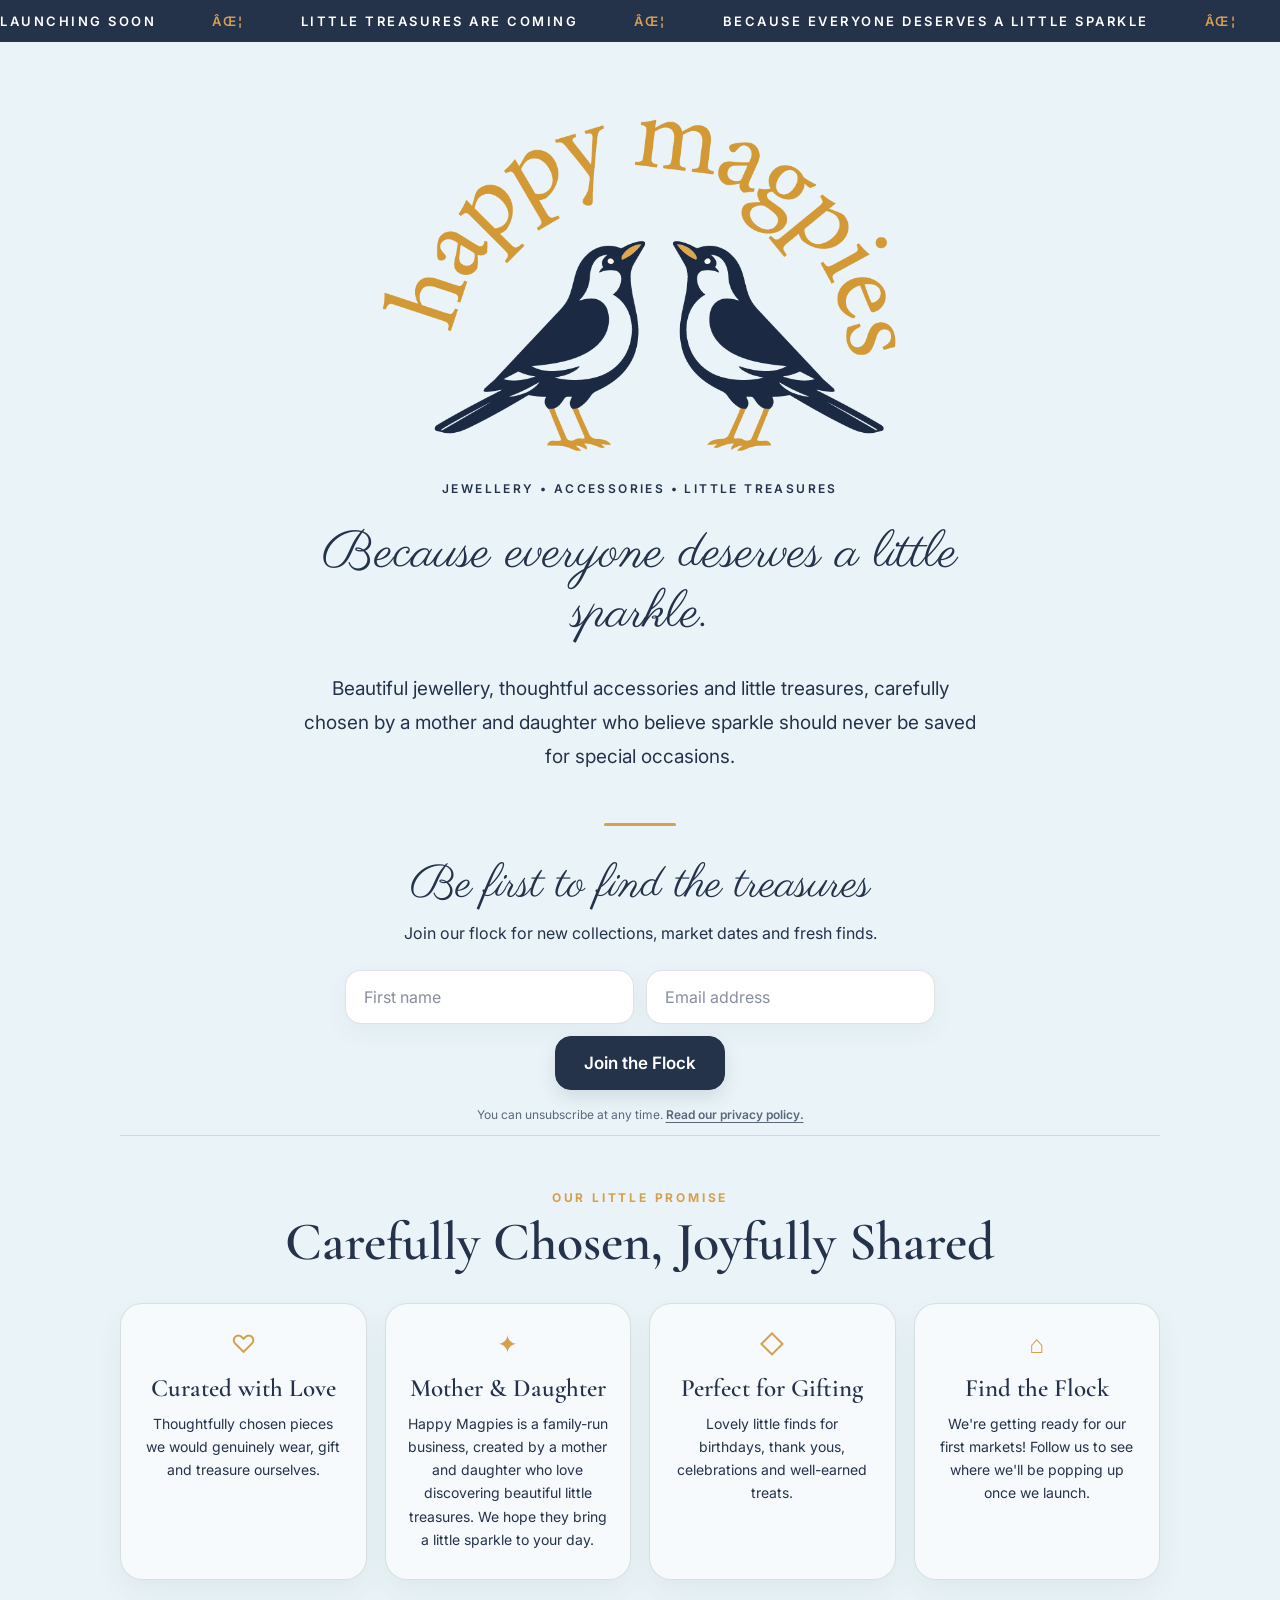
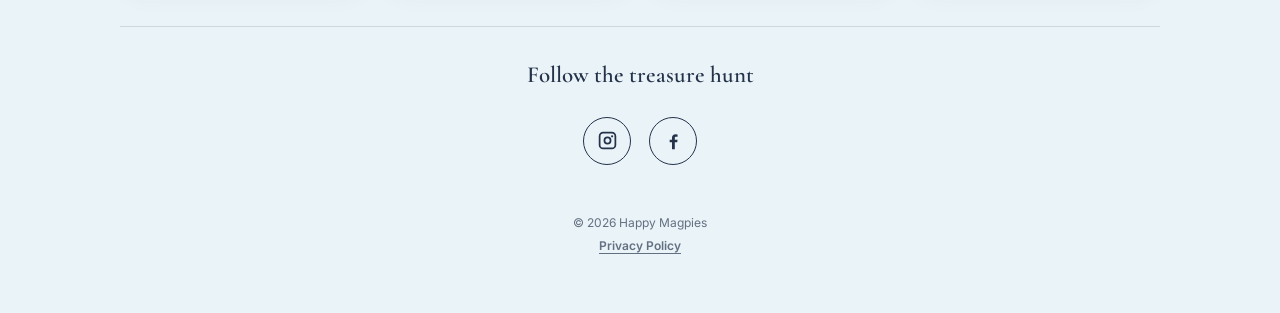
==== index.html @ 85ebd11a "Update index.html" ====
<!DOCTYPE html>
<html lang="en">
<head>
  <meta charset="UTF-8">

  <meta
    name="viewport"
    content="width=device-width, initial-scale=1.0"
  >

  <meta
    name="description"
    content="Happy Magpies offers beautiful jewellery, thoughtful accessories and little treasures, carefully chosen by a mother and daughter."
  >

  <meta name="theme-color" content="#EAF4F8">

  <title>Happy Magpies | Jewellery, Accessories & Little Treasures</title>

  <link rel="preconnect" href="https://fonts.googleapis.com">
  <link
    rel="preconnect"
    href="https://fonts.gstatic.com"
    crossorigin
  >

  <link
    href="https://fonts.googleapis.com/css2?family=Cormorant+Garamond:wght@500;600;700&family=Inter:wght@300;400;500;600&family=Parisienne&display=swap"
    rel="stylesheet"
  >

  <link rel="stylesheet" href="/styles.css?v=6">
  <link rel="icon" type="image/png" href="/favicon.png">

  <style>
    .brand-description {
      margin: 0 0 28px;
      font-size: 12px;
      font-weight: 600;
      letter-spacing: 2.4px;
      text-transform: uppercase;
    }

    .hero-divider {
      width: 72px;
      height: 3px;
      margin: 6px auto 34px;
      border: 0;
      border-radius: 999px;
      background: #D5A04E;
    }

    .promise-section {
      width: 100%;
      max-width: 1040px;
      margin: 10px auto 12px;
      padding: 54px 0 16px;
      border-top: 1px solid rgba(36, 50, 74, 0.14);
    }

    .promise-eyebrow {
      margin-bottom: 10px;
      color: #D5A04E;
      font-size: 12px;
      font-weight: 700;
      letter-spacing: 2.8px;
      text-transform: uppercase;
    }

    .promise-title {
      margin-bottom: 34px;
      font-family: "Cormorant Garamond", serif;
      font-size: clamp(38px, 5vw, 54px);
      font-weight: 600;
      line-height: 1;
    }

    .promise-grid {
      display: grid;
      grid-template-columns: repeat(4, minmax(0, 1fr));
      gap: 18px;
    }

    .promise-card {
      min-height: 190px;
      padding: 28px 22px;
      border: 1px solid rgba(36, 50, 74, 0.14);
      border-radius: 22px;
      background: rgba(255, 255, 255, 0.56);
      box-shadow: 0 12px 28px rgba(36, 50, 74, 0.06);
    }

    .promise-icon {
      display: block;
      margin-bottom: 18px;
      color: #D5A04E;
      font-size: 25px;
      line-height: 1;
    }

    .promise-card h3 {
      margin-bottom: 10px;
      font-family: "Cormorant Garamond", serif;
      font-size: 25px;
      font-weight: 600;
      line-height: 1.1;
    }

    .promise-card p {
      font-size: 14px;
      line-height: 1.65;
    }

    .site-footer {
      width: 100%;
      max-width: 1040px;
      margin: 18px auto 0;
      padding: 34px 0 0;
      border-top: 1px solid rgba(36, 50, 74, 0.14);
      text-align: center;
    }

    .footer-copy {
      margin-bottom: 12px;
      font-family: "Cormorant Garamond", serif;
      font-size: 23px;
      font-weight: 600;
    }

    .footer-small {
      margin-bottom: 4px;
      font-size: 12px;
      line-height: 1.6;
      opacity: 0.68;
    }

    .footer-small a {
      color: inherit;
      font-weight: 600;
      text-underline-offset: 3px;
    }

    @media (max-width: 850px) {
      .promise-grid {
        grid-template-columns: repeat(2, minmax(0, 1fr));
      }
    }

    @media (max-width: 560px) {
      .brand-description {
        font-size: 11px;
        letter-spacing: 1.8px;
      }

      .promise-section {
        padding-top: 42px;
      }

      .promise-grid {
        grid-template-columns: 1fr;
      }

      .promise-card {
        min-height: auto;
      }
    }
  </style>
</head>

<body>

  <div
    class="launch-bar"
    aria-label="Happy Magpies launching soon"
  >
    <div class="launch-track">
      <span>Launching Soon</span>
      <span>Little treasures are coming</span>
      <span>Because everyone deserves a little sparkle</span>
      <span>Launching Soon</span>
      <span>Little treasures are coming</span>
      <span>Because everyone deserves a little sparkle</span>
    </div>
  </div>

  <main>

    <section class="hero">

      <img
        src="/images/happy-magpies-logo.png"
        alt="Happy Magpies"
        class="hero-logo"
      >

      <p class="brand-description">
        Jewellery • Accessories • Little Treasures
      </p>

      <h2>
        Because everyone deserves a little sparkle.
      </h2>

      <p class="intro">
        Beautiful jewellery, thoughtful accessories and little treasures,
        carefully chosen by a mother and daughter who believe sparkle
        should never be saved for special occasions.
      </p>

      <hr class="hero-divider">

      <div class="signup-copy">

        <h3>
          Be first to find the treasures
        </h3>

        <p>
          Join our flock for new collections, market dates and fresh finds.
        </p>

      </div>

      <form
        action="https://happymagpies.us13.list-manage.com/subscribe/post?u=5a8e8b7b3d210879e3c1c4d0c&amp;id=22bb877631&amp;f_id=00db06e9f0"
        method="post"
        class="signup-form"
        target="mailchimp-frame"
        onsubmit="showSignupMessage()"
      >

        <input
          type="text"
          name="FNAME"
          placeholder="First name"
          aria-label="First name"
          autocomplete="given-name"
          class="signup-input"
        >

        <input
          type="email"
          name="EMAIL"
          placeholder="Email address"
          aria-label="Email address"
          autocomplete="email"
          class="signup-input"
          required
        >

        <div
          aria-hidden="true"
          style="position: absolute; left: -5000px;"
        >
          <input
            type="text"
            name="b_5a8e8b7b3d210879e3c1c4d0c_22bb877631"
            tabindex="-1"
            value=""
          >
        </div>

        <button
          type="submit"
          class="signup-button"
        >
          Join the Flock
        </button>

        <p
          id="signup-message"
          class="signup-message"
          aria-live="polite"
        >
          You’re in the flock ✨
        </p>

      </form>

      <p class="privacy-note">
        You can unsubscribe at any time.
        <a href="/privacy.html">
          Read our privacy policy.
        </a>
      </p>

      <iframe
        name="mailchimp-frame"
        class="mailchimp-frame"
        title="Mailchimp signup response"
      ></iframe>

      <section
        class="promise-section"
        aria-labelledby="promise-title"
      >

        <p class="promise-eyebrow">
          Our little promise
        </p>

        <h3
          id="promise-title"
          class="promise-title"
        >
          Carefully Chosen, Joyfully Shared
        </h3>

        <div class="promise-grid">

          <article class="promise-card">
            <span class="promise-icon" aria-hidden="true">♡</span>
            <h3>Curated with Love</h3>
            <p>
              Thoughtfully chosen pieces we would genuinely wear,
              gift and treasure ourselves.
            </p>
          </article>

          <article class="promise-card">
            <span class="promise-icon" aria-hidden="true">✦</span>
            <h3>Mother &amp; Daughter</h3>
            <p>
              Happy Magpies is a family-run business, created by a mother and daughter who love discovering beautiful little treasures. We hope they bring a little sparkle to your day.
            </p>
          </article>

          <article class="promise-card">
            <span class="promise-icon" aria-hidden="true">◇</span>
            <h3>Perfect for Gifting</h3>
            <p>
              Lovely little finds for birthdays, thank yous,
              celebrations and well-earned treats.
            </p>
          </article>

          <article class="promise-card">
            <span class="promise-icon" aria-hidden="true">⌂</span>
            <h3>Find the Flock</h3>
            <p>
              We're getting ready for our first markets! Follow us to see where we'll be popping up once we launch.
            </p>
          </article>

        </div>

      </section>

      <footer class="site-footer">

        <p class="footer-copy">
          Follow the treasure hunt
        </p>

        <div class="social-links">

          <a
            href="https://www.instagram.com/happymagpiesuk"
            target="_blank"
            rel="noopener noreferrer"
            aria-label="Follow Happy Magpies on Instagram"
            class="social-icon"
          >
            <svg
              viewBox="0 0 24 24"
              aria-hidden="true"
            >
              <path d="M7 2h10a5 5 0 0 1 5 5v10a5 5 0 0 1-5 5H7a5 5 0 0 1-5-5V7a5 5 0 0 1 5-5Zm0 2a3 3 0 0 0-3 3v10a3 3 0 0 0 3 3h10a3 3 0 0 0 3-3V7a3 3 0 0 0-3-3H7Zm5 3.5A4.5 4.5 0 1 1 7.5 12 4.5 4.5 0 0 1 12 7.5Zm0 2A2.5 2.5 0 1 0 14.5 12 2.5 2.5 0 0 0 12 9.5Zm5.25-3.5a1.25 1.25 0 1 1-1.25 1.25A1.25 1.25 0 0 1 17.25 6Z"/>
            </svg>
          </a>

          <a
            href="https://www.facebook.com/happymagpiesuk/"
            target="_blank"
            rel="noopener noreferrer"
            aria-label="Follow Happy Magpies on Facebook"
            class="social-icon"
          >
            <svg
              viewBox="0 0 24 24"
              aria-hidden="true"
            >
              <path d="M13.5 22v-8h2.75l.4-3h-3.15V9.1c0-.87.24-1.46 1.53-1.46h1.63V5a21.8 21.8 0 0 0-2.38-.12c-2.36 0-3.98 1.44-3.98 4.08V11H7.62v3h2.68v8h3.2Z"/>
            </svg>
          </a>

        </div>

        <p class="footer-small">
          © <span id="current-year">2026</span> Happy Magpies
        </p>

        <p class="footer-small">
          <a href="/privacy.html">Privacy Policy</a>
        </p>

      </footer>

    </section>

  </main>

  <script src="/script.js"></script>

  <script>
    const yearElement = document.getElementById("current-year");

    if (yearElement) {
      yearElement.textContent = new Date().getFullYear();
    }
  </script>

</body>
</html>
---- styles.css ----
@import url('https://fonts.googleapis.com/css2?family=Cormorant+Garamond:ital,wght@0,500;0,600;1,500&family=Inter:wght@400;500;600;700&family=Parisienne&display=swap');

:root {
    --powder-blue: #EAF4F8;
    --navy: #24324A;
    --gold: #D5A04E;
    --white: #FFFFFF;
    --soft-border: rgba(36, 50, 74, 0.14);
    --soft-shadow: 0 18px 50px rgba(36, 50, 74, 0.10);
}

* {
    margin: 0;
    padding: 0;
    box-sizing: border-box;
}

html {
    scroll-behavior: smooth;
}

body {
    font-family: "Inter", sans-serif;
    background: var(--powder-blue);
    color: var(--navy);
    -webkit-font-smoothing: antialiased;
}

a,
button,
input {
    font: inherit;
}

/* ========================================
   HOMEPAGE
======================================== */

.hero {
    min-height: calc(100vh - 44px);
    display: flex;
    flex-direction: column;
    justify-content: center;
    align-items: center;
    padding: 72px 32px 54px;
    text-align: center;
}

.sparkle {
    margin-bottom: 22px;
    color: var(--gold);
    font-size: 30px;
    line-height: 1;
}

h1 {
    margin-bottom: 18px;
    color: var(--navy);
    font-family: "Cormorant Garamond", serif;
    font-size: clamp(54px, 9vw, 88px);
    font-weight: 600;
    line-height: 0.95;
    letter-spacing: -1px;
}

h2 {
    max-width: 760px;
    margin-bottom: 28px;
    color: var(--navy);
    font-family: "Parisienne", cursive;
    font-size: clamp(34px, 5vw, 52px);
    font-weight: 400;
    line-height: 1.15;
}

.intro {
    max-width: 680px;
    margin-bottom: 42px;
    font-size: 19px;
    line-height: 1.8;
}

.hero-logo {
    width: min(520px, 82vw);
    height: auto;
    margin-bottom: 24px;
}

/* ========================================
   MOVING LAUNCH BAR
======================================== */

.launch-bar {
    width: 100%;
    overflow: hidden;
    padding: 13px 0;
    background: var(--navy);
    color: var(--white);
}

.launch-track {
    display: flex;
    width: max-content;
    gap: 56px;
    white-space: nowrap;
    animation: launch-scroll 24s linear infinite;
}

.launch-track span {
    position: relative;
    font-size: 13px;
    font-weight: 600;
    letter-spacing: 2.5px;
    text-transform: uppercase;
}

.launch-track span::after {
    content: "âœ¦";
    margin-left: 56px;
    color: var(--gold);
}

@keyframes launch-scroll {
    from {
        transform: translateX(0);
    }

    to {
        transform: translateX(-50%);
    }
}

@media (prefers-reduced-motion: reduce) {
    .launch-track {
        animation: none;
    }
}

/* ========================================
   BUTTONS
======================================== */

.join-button,
button,
.signup-button,
.privacy-home-button {
    border: 1px solid var(--navy);
    background: var(--navy);
    color: var(--white);
    box-shadow: 0 8px 18px rgba(36, 50, 74, 0.12);
    transition:
        transform 0.25s ease,
        background 0.25s ease,
        color 0.25s ease,
        border-color 0.25s ease,
        box-shadow 0.25s ease;
}

.join-button {
    display: inline-block;
    padding: 16px 34px;
    border-radius: 16px;
    font-size: 17px;
    font-weight: 600;
    text-decoration: none;
    cursor: pointer;
}

button {
    padding: 16px 34px;
    border-radius: 16px;
    font-size: 17px;
    font-weight: 600;
    cursor: pointer;
}

.join-button:hover,
button:hover,
.signup-button:hover,
.privacy-home-button:hover {
    border-color: var(--gold);
    background: var(--gold);
    color: var(--navy);
    box-shadow: 0 12px 24px rgba(36, 50, 74, 0.16);
    transform: translateY(-3px);
}

/* ========================================
   SIGN-UP FORM
======================================== */

.signup-form {
    display: flex;
    flex-wrap: wrap;
    justify-content: center;
    width: 100%;
    max-width: 590px;
    gap: 12px;
    margin-top: 20px;
}

.signup-input {
    flex: 1 1 250px;
    min-width: 0;
    padding: 16px 18px;
    border: 1.5px solid var(--soft-border);
    border-radius: 16px;
    outline: none;
    background: var(--white);
    color: var(--navy);
    box-shadow: 0 8px 24px rgba(36, 50, 74, 0.05);
    transition:
        border-color 0.2s ease,
        box-shadow 0.2s ease;
}

.signup-input::placeholder {
    color: rgba(36, 50, 74, 0.55);
}

.signup-input:focus {
    border-color: var(--gold);
    box-shadow: 0 0 0 4px rgba(213, 160, 78, 0.15);
}

.signup-button {
    padding: 16px 28px;
    border-radius: 16px;
    font-weight: 600;
    cursor: pointer;
}

.signup-message {
    display: none;
    width: 100%;
    margin-top: 10px;
    color: var(--navy);
    font-weight: 600;
}

.signup-message.show {
    display: block;
}

.mailchimp-frame {
    display: none;
}

.signup-note,
.privacy-note {
    width: 100%;
    color: var(--navy);
    line-height: 1.55;
    text-align: center;
    opacity: 0.72;
}

.signup-note {
    margin-top: 4px;
    font-size: 14px;
}

.privacy-note {
    margin-top: 16px;
    font-size: 12px;
}

.signup-note a,
.privacy-note a {
    color: var(--navy);
    font-weight: 600;
    text-underline-offset: 3px;
}

.signup-copy {
    width: 100%;
    margin-bottom: 4px;
    text-align: center;
}

.signup-copy h3 {
    margin-bottom: 8px;
    color: var(--navy);
    font-family: "Parisienne", cursive;
    font-size: clamp(34px, 5vw, 46px);
    font-weight: 400;
    line-height: 1.15;
}

.signup-copy p {
    color: var(--navy);
    font-size: 16px;
    line-height: 1.6;
}

/* ========================================
   SOCIAL ICONS
======================================== */

.social-links {
    display: flex;
    flex-wrap: wrap;
    justify-content: center;
    gap: 18px;
    margin-top: 28px;
    margin-bottom: 48px;
}

.social-icon {
    display: inline-flex;
    align-items: center;
    justify-content: center;
    width: 48px;
    height: 48px;
    border: 1.5px solid var(--navy);
    border-radius: 50%;
    color: var(--navy);
    text-decoration: none;
    transition:
        transform 0.25s ease,
        background 0.25s ease,
        color 0.25s ease,
        border-color 0.25s ease;
}

.social-icon svg {
    width: 21px;
    height: 21px;
    fill: currentColor;
}

.social-icon:hover {
    border-color: var(--gold);
    background: var(--gold);
    color: var(--navy);
    transform: translateY(-3px);
}

/* ========================================
   HOMEPAGE MOBILE
======================================== */

@media (max-width: 600px) {
    .hero {
        min-height: auto;
        padding: 52px 20px 36px;
    }

    .hero-logo {
        width: min(410px, 88vw);
        margin-bottom: 20px;
    }

    h2 {
        margin-bottom: 24px;
    }

    .intro {
        margin-bottom: 34px;
        font-size: 17px;
        line-height: 1.7;
    }

    .signup-form {
        flex-direction: column;
        gap: 14px;
    }

    .signup-input,
    .signup-button {
        flex: none;
        width: 100%;
        min-height: 56px;
    }

    .social-links {
        margin-bottom: 30px;
    }
}

/* ========================================
   PRIVACY POLICY PAGE
======================================== */

.privacy-page {
    min-height: 100vh;
    padding: 48px 20px;
    background: var(--powder-blue);
    color: var(--navy);
}

.privacy-card {
    width: 100%;
    max-width: 860px;
    margin: 0 auto;
    padding: 56px 68px;
    border: 1px solid var(--soft-border);
    border-radius: 28px;
    background: var(--white);
    box-shadow: var(--soft-shadow);
}

.privacy-back-link {
    display: inline-flex;
    align-items: center;
    gap: 8px;
    padding: 10px 17px;
    border: 1.5px solid var(--navy);
    border-radius: 14px;
    color: var(--navy);
    font-size: 14px;
    font-weight: 600;
    text-decoration: none;
    transition:
        background 0.25s ease,
        color 0.25s ease,
        transform 0.25s ease;
}

.privacy-back-link:hover {
    background: var(--navy);
    color: var(--white);
    transform: translateY(-2px);
}

.privacy-header {
    max-width: 650px;
    margin: 38px auto 0;
    text-align: center;
}

.privacy-logo {
    display: block;
    width: 240px;
    max-width: 75%;
    height: auto;
    margin: 0 auto 28px;
}

.privacy-eyebrow {
    margin-bottom: 12px;
    color: var(--gold);
    font-size: 12px;
    font-weight: 700;
    letter-spacing: 3px;
    text-transform: uppercase;
}

.privacy-header h1 {
    margin: 0 0 18px;
    color: var(--navy);
    font-family: "Cormorant Garamond", serif;
    font-size: clamp(52px, 8vw, 76px);
    font-weight: 600;
    line-height: 0.95;
}

.privacy-intro {
    max-width: 570px;
    margin: 0 auto 12px;
    color: var(--navy);
    font-size: 18px;
    line-height: 1.65;
}

.privacy-updated {
    margin: 0;
    color: var(--navy);
    font-size: 13px;
    opacity: 0.62;
}

.privacy-divider {
    width: 72px;
    height: 3px;
    margin: 38px auto 44px;
    border-radius: 999px;
    background: var(--gold);
}

.privacy-section {
    margin-bottom: 38px;
}

.privacy-section h2 {
    margin: 0 0 17px;
    padding-bottom: 11px;
    border-bottom: 1px solid rgba(36, 50, 74, 0.12);
    color: var(--navy);
    font-family: "Cormorant Garamond", serif;
    font-size: 28px;
    font-weight: 600;
    line-height: 1.2;
}

.privacy-section p {
    margin: 0 0 16px;
    font-size: 16px;
    line-height: 1.75;
}

.privacy-section ul {
    margin: 8px 0 20px;
    padding-left: 24px;
}

.privacy-section li {
    margin-bottom: 10px;
    padding-left: 4px;
    line-height: 1.65;
}

.privacy-section li::marker {
    color: var(--gold);
}

.privacy-section a,
.privacy-footer a {
    color: var(--navy);
    font-weight: 600;
    text-decoration-color: var(--gold);
    text-decoration-thickness: 2px;
    text-underline-offset: 3px;
}

.privacy-section a:hover,
.privacy-footer a:hover {
    color: var(--gold);
}

.privacy-footer {
    margin-top: 54px;
    padding: 32px;
    border-radius: 20px;
    background: var(--powder-blue);
    text-align: center;
}

.privacy-footer p {
    margin: 0 0 20px;
    line-height: 1.65;
}

.privacy-home-button {
    display: inline-block;
    padding: 14px 25px;
    border-radius: 14px;
    font-weight: 600;
    text-decoration: none !important;
}

/* ========================================
   PRIVACY POLICY MOBILE
======================================== */

@media (max-width: 650px) {
    .privacy-page {
        padding: 14px 10px;
    }

    .privacy-card {
        padding: 30px 22px 36px;
        border-radius: 22px;
    }

    .privacy-header {
        margin-top: 30px;
    }

    .privacy-logo {
        width: 190px;
        margin-bottom: 24px;
    }

    .privacy-eyebrow {
        font-size: 11px;
        letter-spacing: 2px;
    }

    .privacy-header h1 {
        font-size: 49px;
    }

    .privacy-intro {
        font-size: 16px;
    }

    .privacy-divider {
        margin: 30px auto 36px;
    }

    .privacy-section {
        margin-bottom: 32px;
    }

    .privacy-section h2 {
        font-size: 25px;
    }

    .privacy-section p,
    .privacy-section li {
        font-size: 15px;
    }

    .privacy-footer {
        margin-top: 42px;
        padding: 26px 20px;
    }
}
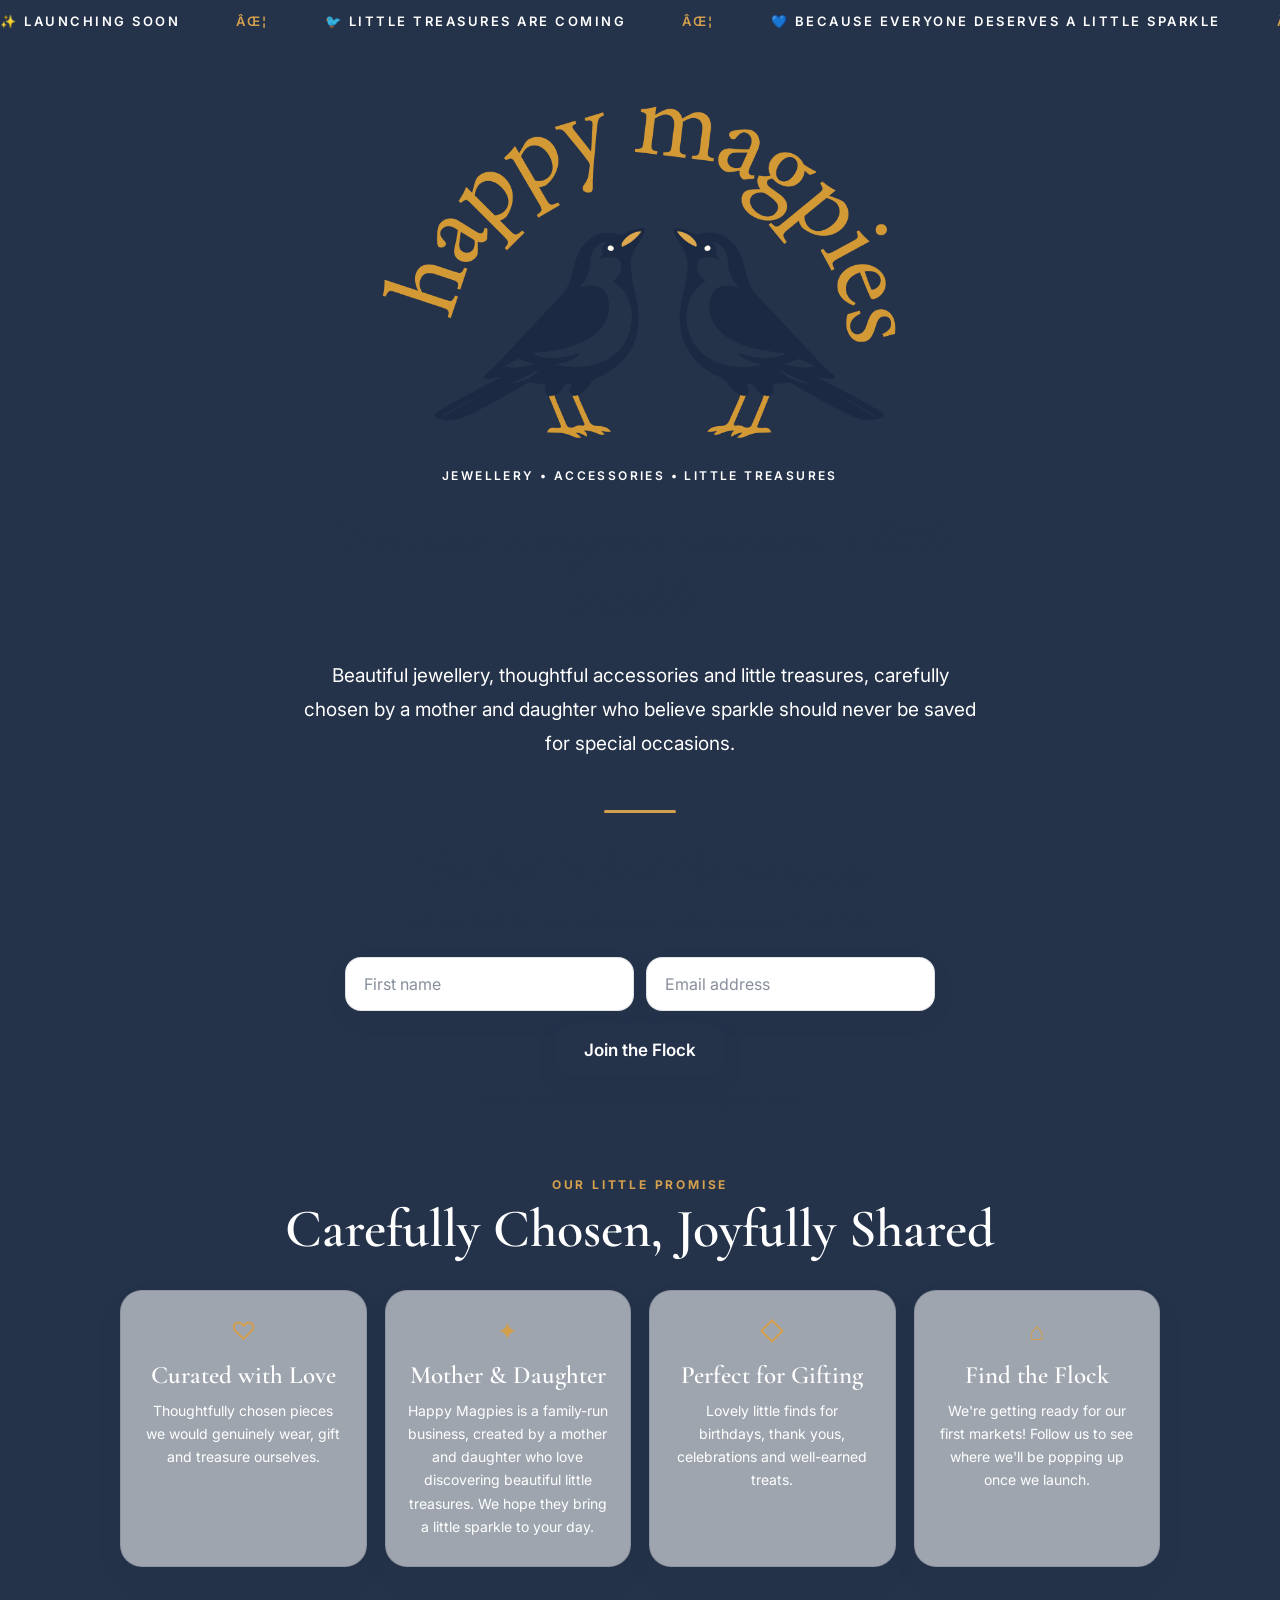
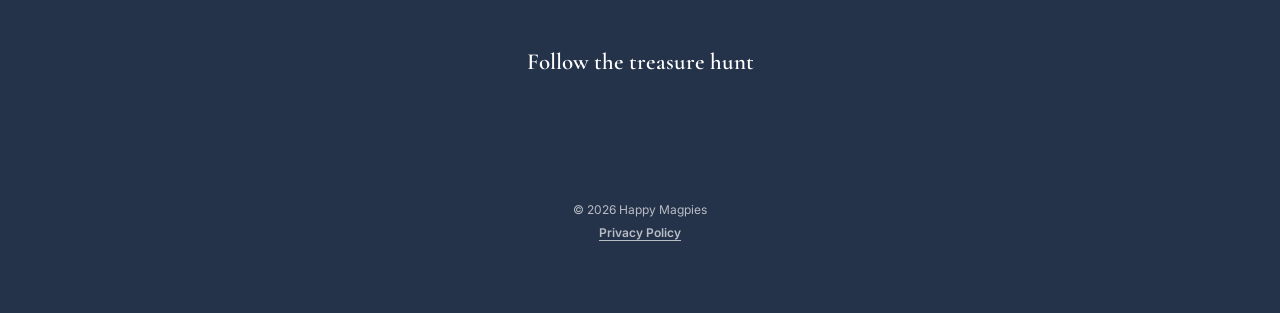
==== commit e4aa1de0: "Update index.html" ====
--- a/index.html
+++ b/index.html
@@ -173,16 +173,14 @@
     class="launch-bar"
     aria-label="Happy Magpies launching soon"
   >
-    <div class="launch-track">
-      <span>Launching Soon</span>
-      <span>Little treasures are coming</span>
-      <span>Because everyone deserves a little sparkle</span>
-      <span>Launching Soon</span>
-      <span>Little treasures are coming</span>
-      <span>Because everyone deserves a little sparkle</span>
-    </div>
-  </div>
-
+  <div class="launch-track">
+  <span>✨ Launching Soon</span>
+  <span>🐦 Little treasures are coming</span>
+  <span>💙 Because everyone deserves a little sparkle</span>
+  <span>✨ Launching Soon</span>
+  <span>🐦 Little treasures are coming</span>
+  <span>💙 Because everyone deserves a little sparkle</span>
+</div>
   <main>
 
     <section class="hero">
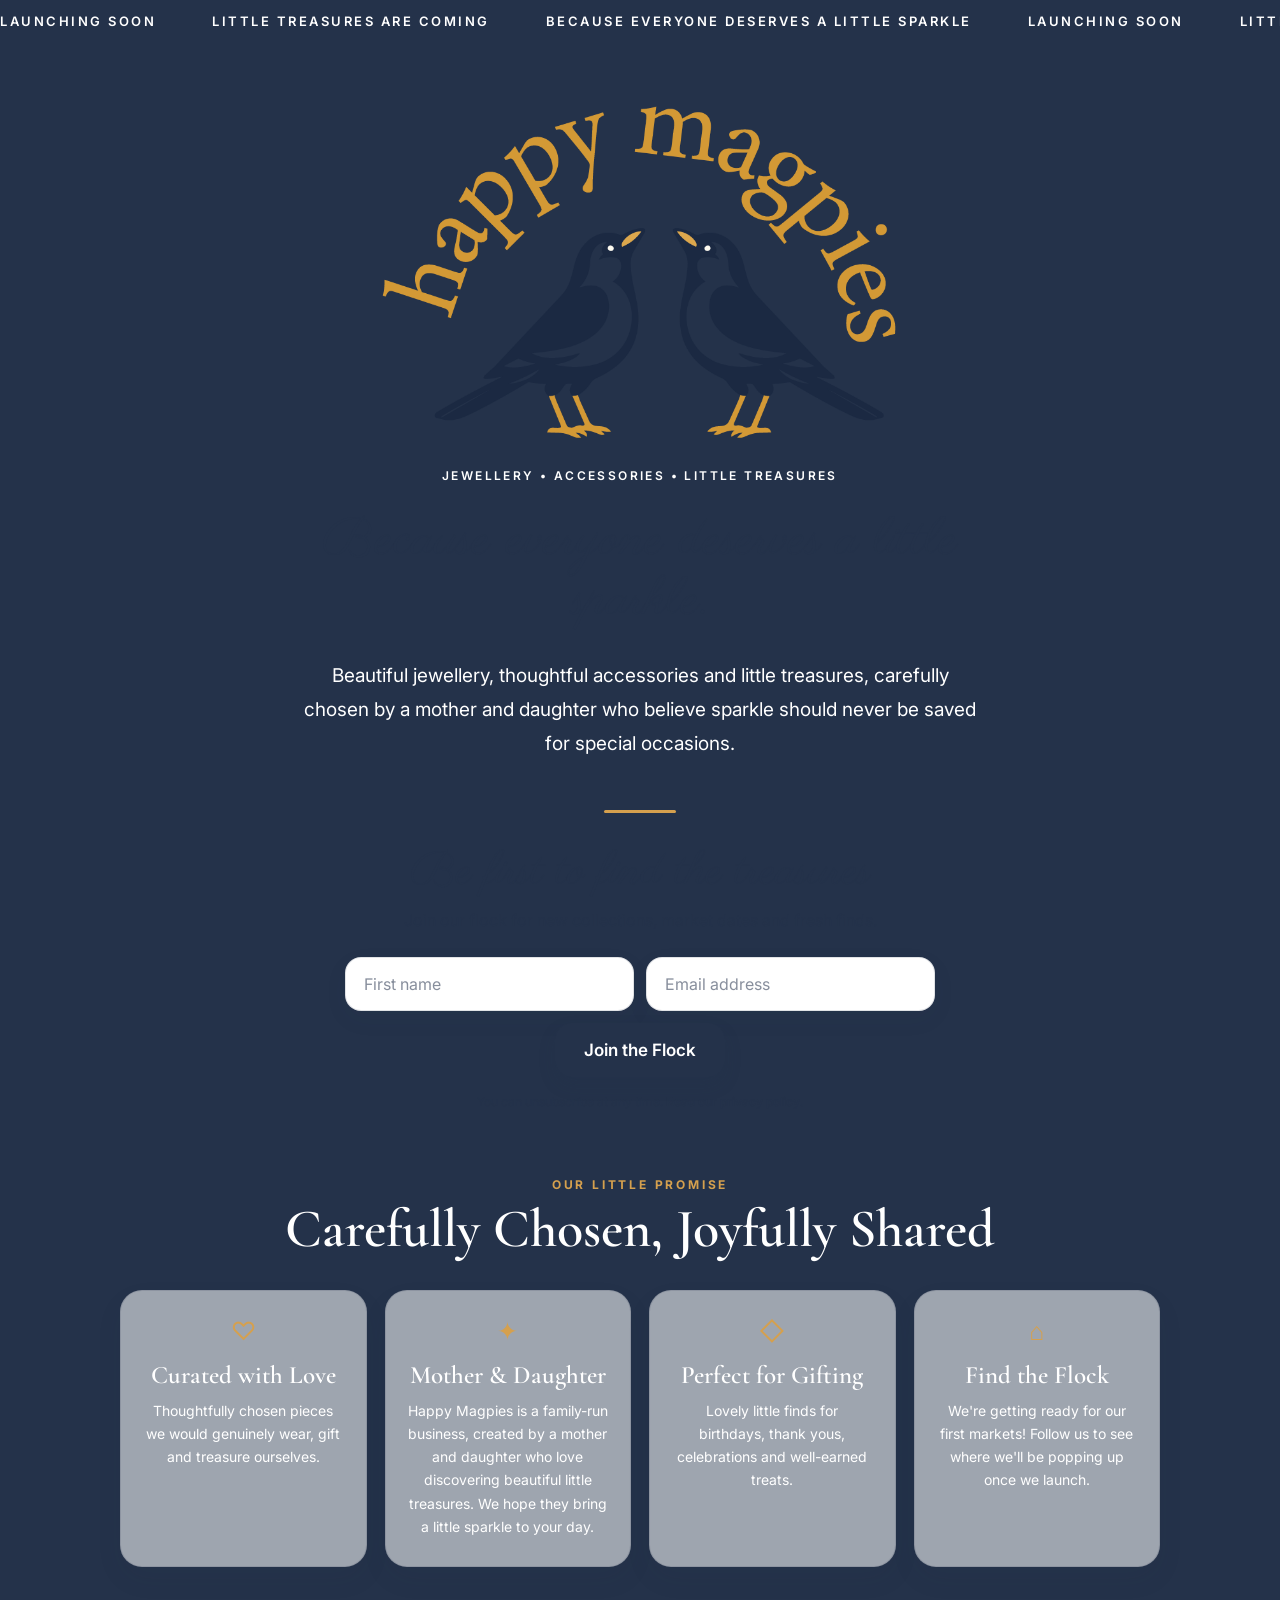
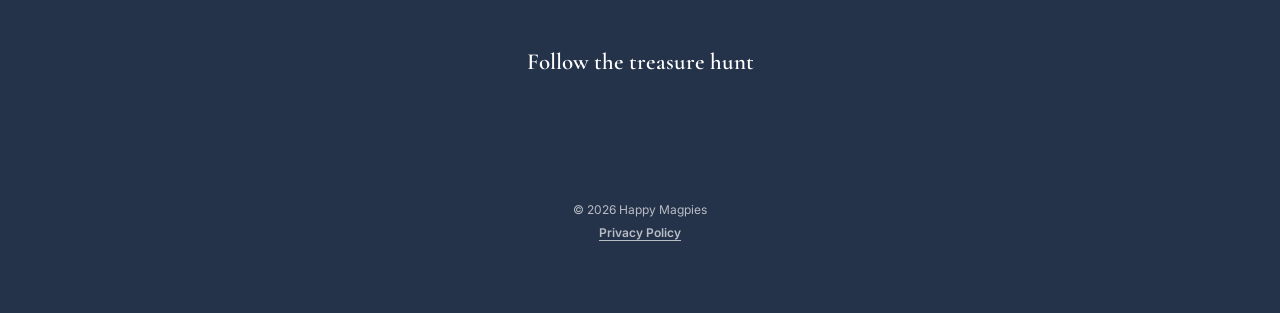
==== commit 9a79b7ec: "Update index.html" ====
--- a/index.html
+++ b/index.html
@@ -174,12 +174,12 @@
     aria-label="Happy Magpies launching soon"
   >
   <div class="launch-track">
-  <span>✨ Launching Soon</span>
-  <span>🐦 Little treasures are coming</span>
-  <span>💙 Because everyone deserves a little sparkle</span>
-  <span>✨ Launching Soon</span>
-  <span>🐦 Little treasures are coming</span>
-  <span>💙 Because everyone deserves a little sparkle</span>
+  <span> Launching Soon</span>
+  <span> Little treasures are coming</span>
+  <span> Because everyone deserves a little sparkle</span>
+  <span> Launching Soon</span>
+  <span> Little treasures are coming</span>
+  <span> Because everyone deserves a little sparkle</span>
 </div>
   <main>
 
--- a/styles.css
+++ b/styles.css
@@ -114,10 +114,7 @@
     text-transform: uppercase;
 }
 
-.launch-track span::after {
-    content: "âœ¦";
-    margin-left: 56px;
-    color: var(--gold);
+
 }
 
 @keyframes launch-scroll {
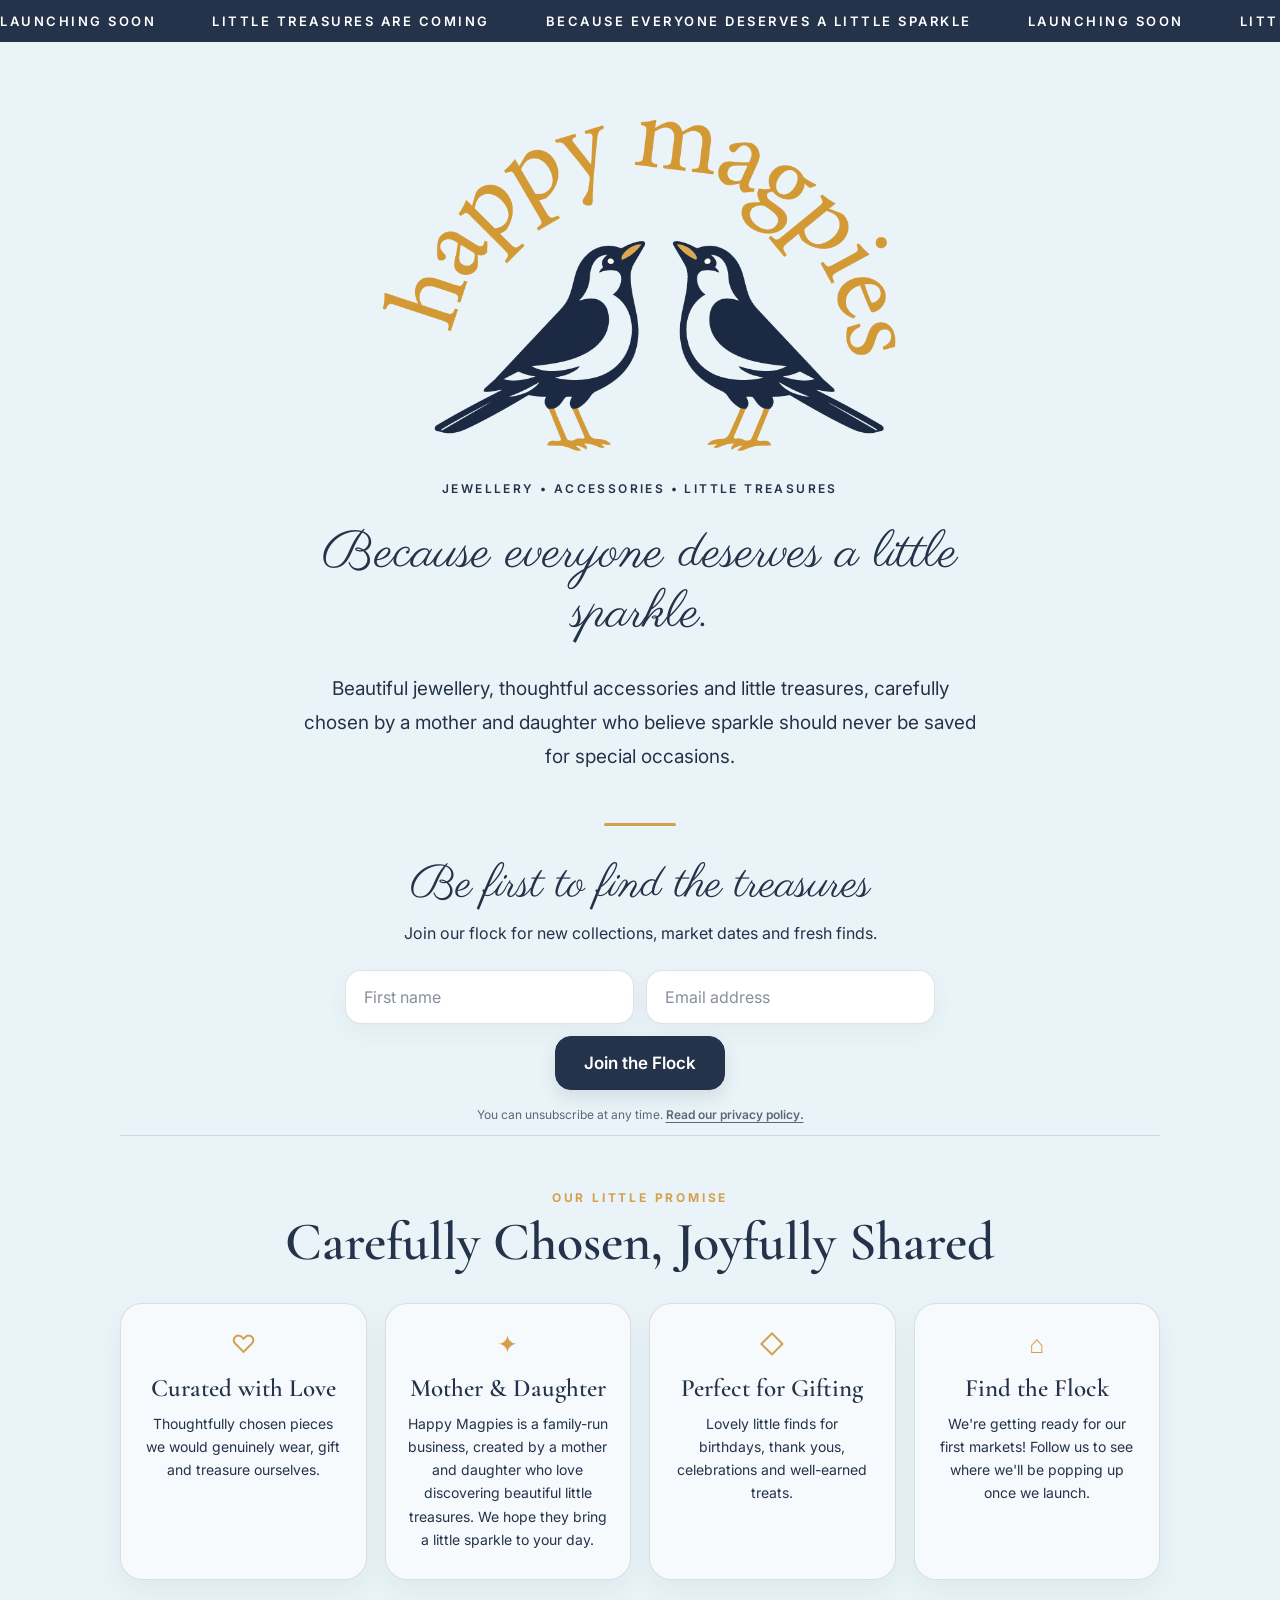
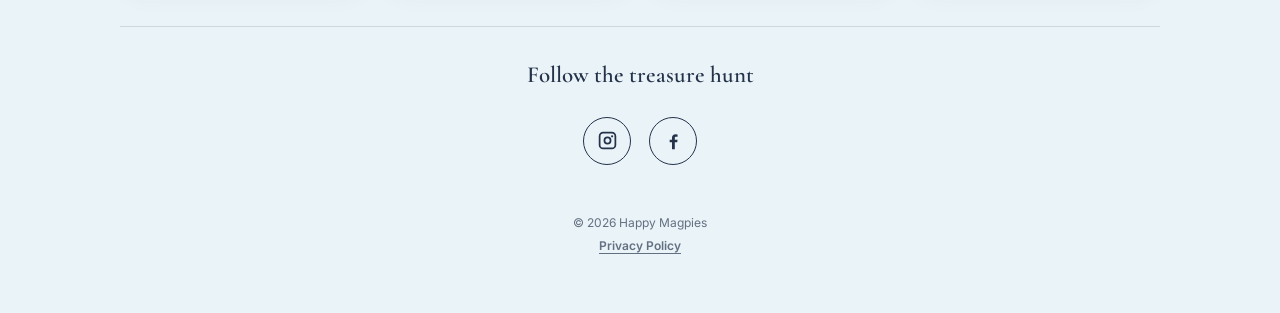
==== commit afed8011: "Update index.html" ====
--- a/index.html
+++ b/index.html
@@ -169,20 +169,18 @@
 
 <body>
 
-  <div
-    class="launch-bar"
-    aria-label="Happy Magpies launching soon"
-  >
+<div class="launch-bar">
   <div class="launch-track">
-  <span> Launching Soon</span>
-  <span> Little treasures are coming</span>
-  <span> Because everyone deserves a little sparkle</span>
-  <span> Launching Soon</span>
-  <span> Little treasures are coming</span>
-  <span> Because everyone deserves a little sparkle</span>
+    <span> Launching Soon</span>
+    <span> Little treasures are coming</span>
+    <span> Because everyone deserves a little sparkle</span>
+    <span> Launching Soon</span>
+    <span> Little treasures are coming</span>
+    <span> Because everyone deserves a little sparkle</span>
+  </div>
 </div>
-  <main>
-
+
+<main>
     <section class="hero">
 
       <img
--- a/styles.css
+++ b/styles.css
@@ -114,8 +114,6 @@
     text-transform: uppercase;
 }
 
-
-}
 
 @keyframes launch-scroll {
     from {
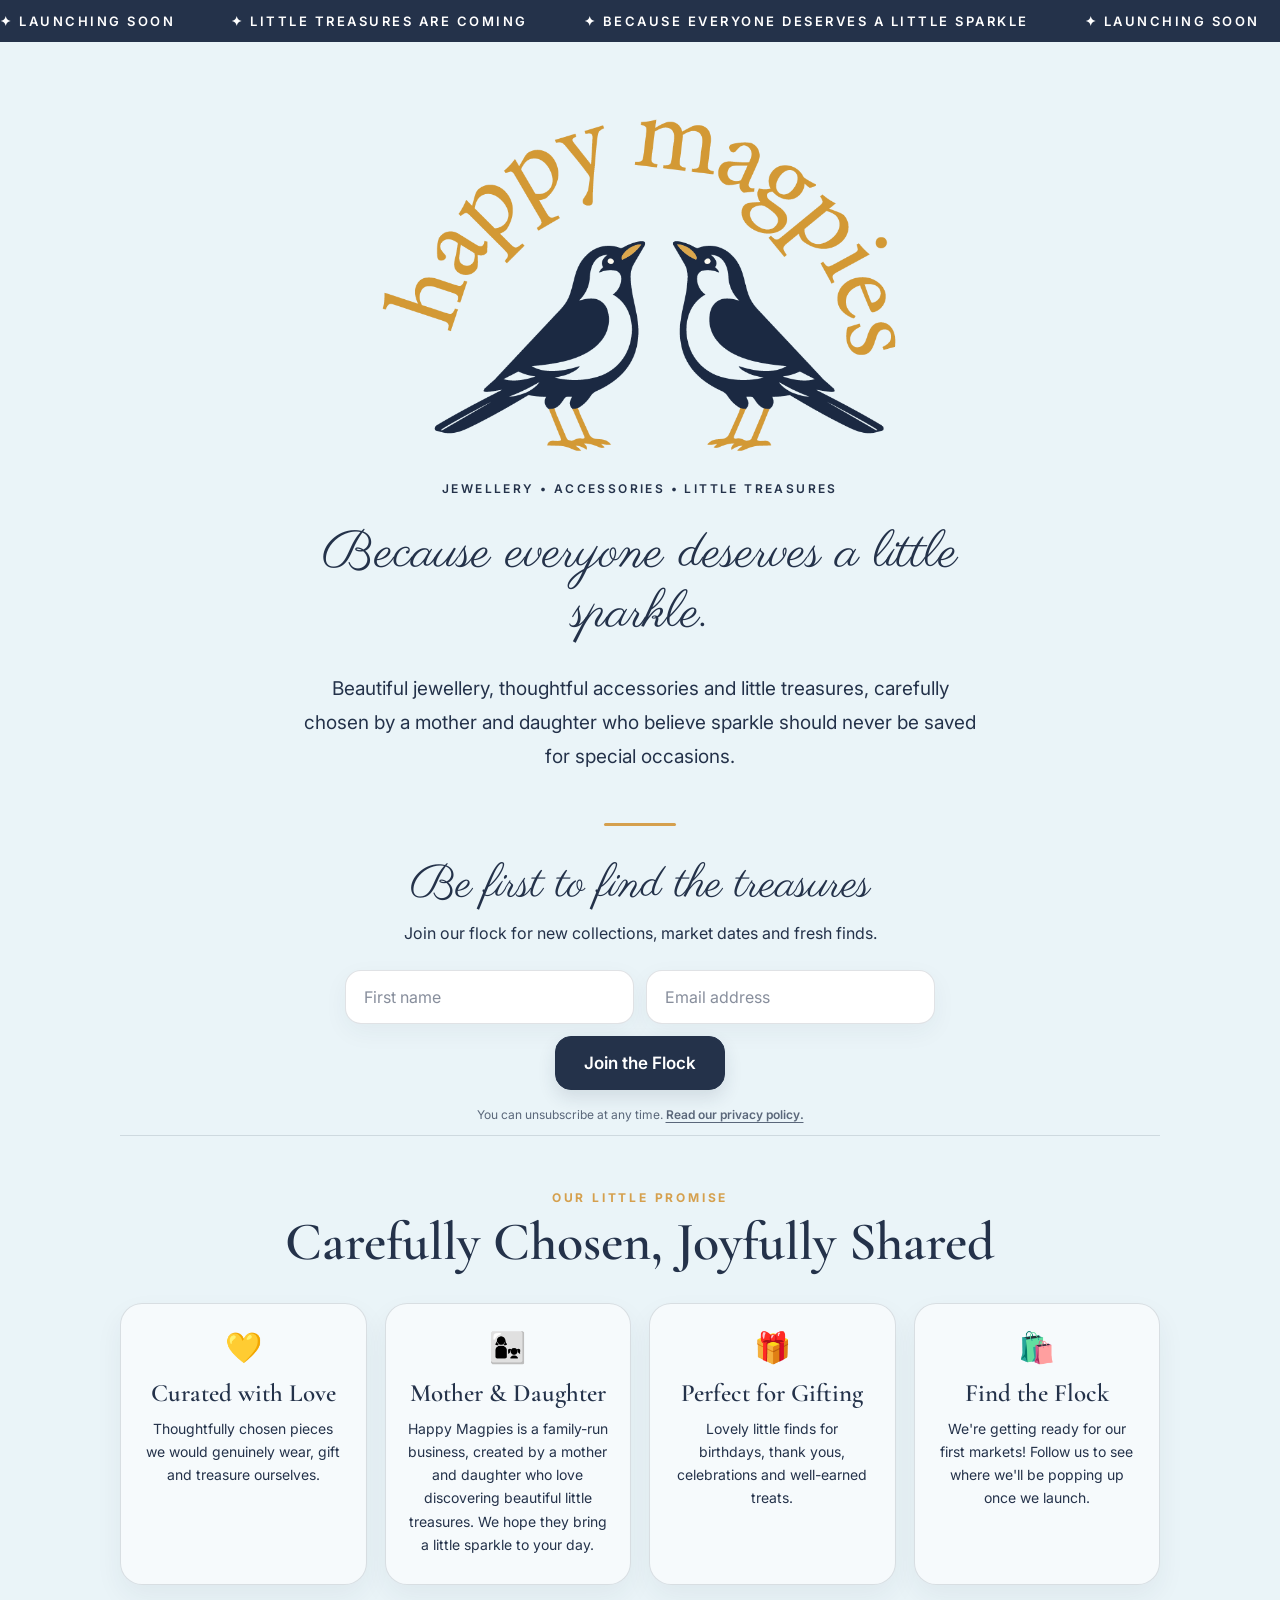
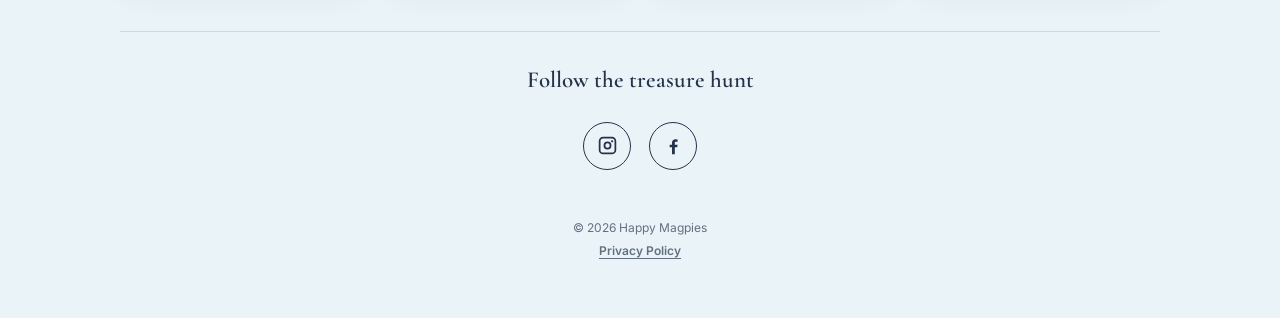
==== commit 1a03f5e3: "Update index.html" ====
--- a/index.html
+++ b/index.html
@@ -29,7 +29,7 @@
     rel="stylesheet"
   >
 
-  <link rel="stylesheet" href="/styles.css?v=6">
+  <link rel="stylesheet" href="/styles.css?v=7">
   <link rel="icon" type="image/png" href="/favicon.png">
 
   <style>
@@ -93,8 +93,7 @@
     .promise-icon {
       display: block;
       margin-bottom: 18px;
-      color: #D5A04E;
-      font-size: 25px;
+      font-size: 30px;
       line-height: 1;
     }
 
@@ -169,18 +168,22 @@
 
 <body>
 
-<div class="launch-bar">
-  <div class="launch-track">
-    <span> Launching Soon</span>
-    <span> Little treasures are coming</span>
-    <span> Because everyone deserves a little sparkle</span>
-    <span> Launching Soon</span>
-    <span> Little treasures are coming</span>
-    <span> Because everyone deserves a little sparkle</span>
+  <div
+    class="launch-bar"
+    aria-label="Happy Magpies launching soon"
+  >
+    <div class="launch-track">
+      <span>✦ Launching Soon</span>
+      <span>✦ Little treasures are coming</span>
+      <span>✦ Because everyone deserves a little sparkle</span>
+      <span>✦ Launching Soon</span>
+      <span>✦ Little treasures are coming</span>
+      <span>✦ Because everyone deserves a little sparkle</span>
+    </div>
   </div>
-</div>
-
-<main>
+
+  <main>
+
     <section class="hero">
 
       <img
@@ -305,7 +308,7 @@
         <div class="promise-grid">
 
           <article class="promise-card">
-            <span class="promise-icon" aria-hidden="true">♡</span>
+            <span class="promise-icon" aria-hidden="true">💛</span>
             <h3>Curated with Love</h3>
             <p>
               Thoughtfully chosen pieces we would genuinely wear,
@@ -314,15 +317,17 @@
           </article>
 
           <article class="promise-card">
-            <span class="promise-icon" aria-hidden="true">✦</span>
+            <span class="promise-icon" aria-hidden="true">👩‍👧</span>
             <h3>Mother &amp; Daughter</h3>
             <p>
-              Happy Magpies is a family-run business, created by a mother and daughter who love discovering beautiful little treasures. We hope they bring a little sparkle to your day.
+              Happy Magpies is a family-run business, created by a mother and
+              daughter who love discovering beautiful little treasures.
+              We hope they bring a little sparkle to your day.
             </p>
           </article>
 
           <article class="promise-card">
-            <span class="promise-icon" aria-hidden="true">◇</span>
+            <span class="promise-icon" aria-hidden="true">🎁</span>
             <h3>Perfect for Gifting</h3>
             <p>
               Lovely little finds for birthdays, thank yous,
@@ -331,10 +336,11 @@
           </article>
 
           <article class="promise-card">
-            <span class="promise-icon" aria-hidden="true">⌂</span>
+            <span class="promise-icon" aria-hidden="true">🛍️</span>
             <h3>Find the Flock</h3>
             <p>
-              We're getting ready for our first markets! Follow us to see where we'll be popping up once we launch.
+              We're getting ready for our first markets! Follow us to see
+              where we'll be popping up once we launch.
             </p>
           </article>
 
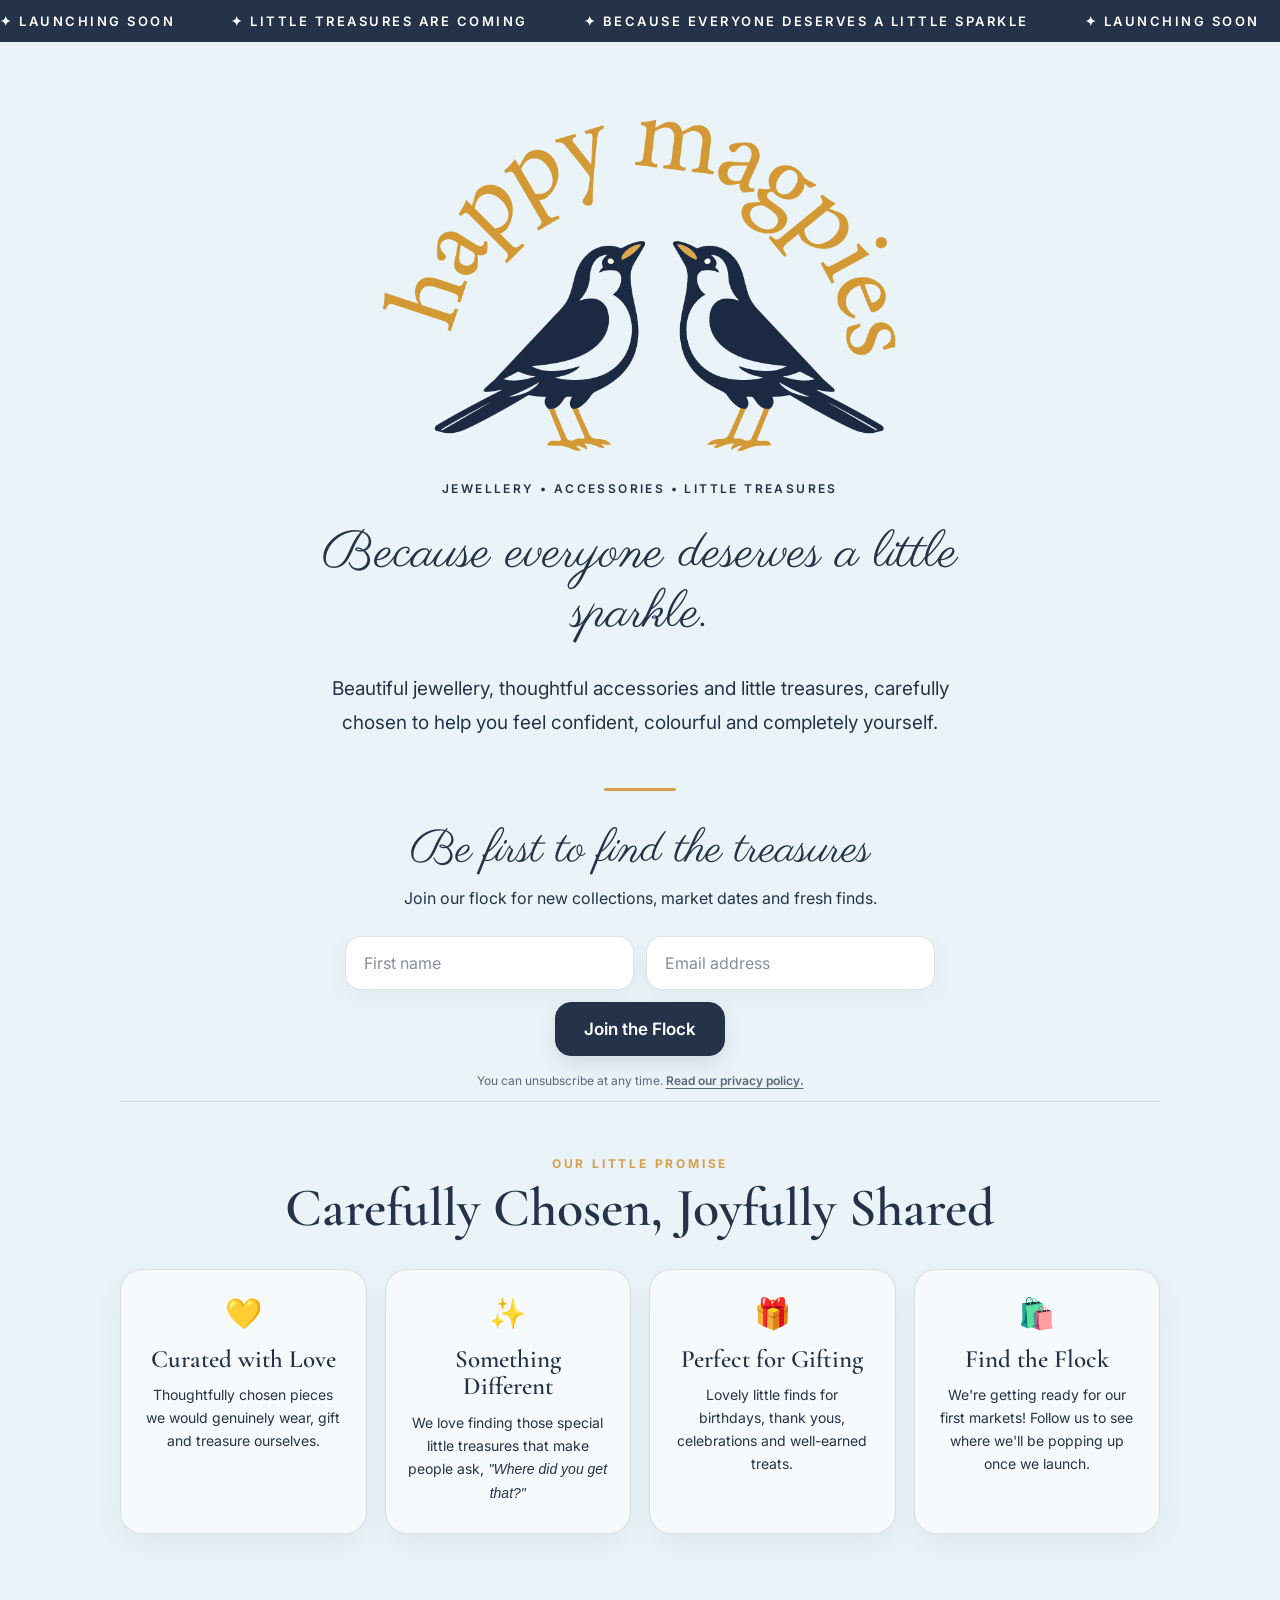
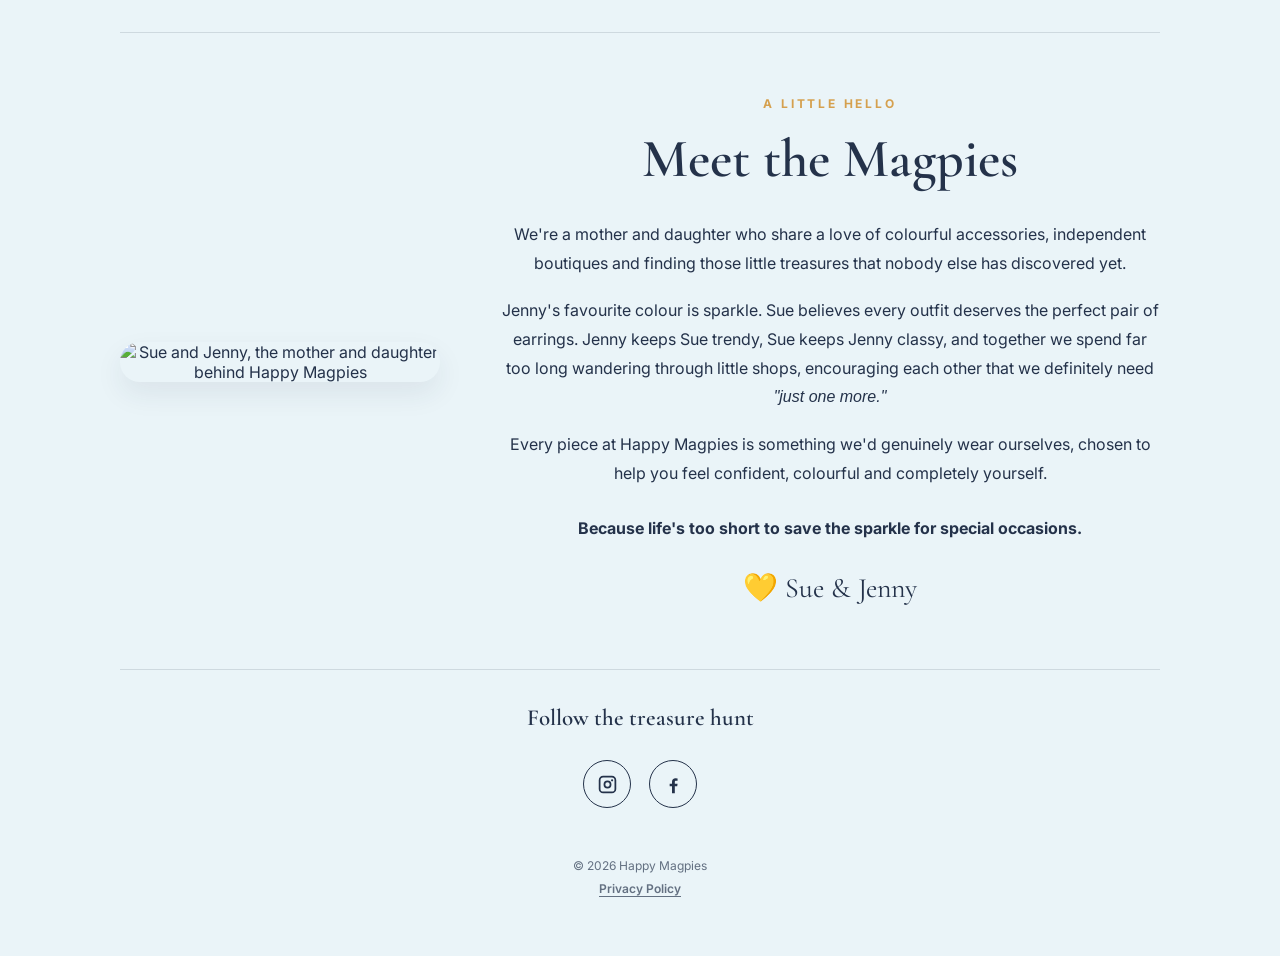
==== commit 7ddb5466: "Update index.html" ====
--- a/index.html
+++ b/index.html
@@ -110,6 +110,43 @@
       line-height: 1.65;
     }
 
+    .about-section {
+      width: 100%;
+      max-width: 1040px;
+      margin: 70px auto 20px;
+      padding-top: 60px;
+      border-top: 1px solid rgba(36, 50, 74, 0.14);
+    }
+
+    .about-grid {
+      display: grid;
+      grid-template-columns: 320px 1fr;
+      gap: 60px;
+      align-items: center;
+    }
+
+    .about-photo {
+      width: 100%;
+      display: block;
+      border-radius: 24px;
+      box-shadow: 0 12px 28px rgba(36, 50, 74, 0.08);
+    }
+
+    .about-content p {
+      margin-bottom: 18px;
+      line-height: 1.8;
+    }
+
+    .about-signoff {
+      margin-top: 26px;
+    }
+
+    .signature {
+      margin-top: 20px;
+      font-family: "Cormorant Garamond", serif;
+      font-size: 28px;
+    }
+
     .site-footer {
       width: 100%;
       max-width: 1040px;
@@ -142,6 +179,20 @@
     @media (max-width: 850px) {
       .promise-grid {
         grid-template-columns: repeat(2, minmax(0, 1fr));
+      }
+
+      .about-grid {
+        grid-template-columns: 1fr;
+        gap: 35px;
+      }
+
+      .about-photo {
+        max-width: 280px;
+        margin: auto;
+      }
+
+      .about-content {
+        text-align: center;
       }
     }
 
@@ -202,8 +253,8 @@
 
       <p class="intro">
         Beautiful jewellery, thoughtful accessories and little treasures,
-        carefully chosen by a mother and daughter who believe sparkle
-        should never be saved for special occasions.
+        carefully chosen to help you feel confident, colourful and
+        completely yourself.
       </p>
 
       <hr class="hero-divider">
@@ -317,12 +368,11 @@
           </article>
 
           <article class="promise-card">
-            <span class="promise-icon" aria-hidden="true">👩‍👧</span>
-            <h3>Mother &amp; Daughter</h3>
-            <p>
-              Happy Magpies is a family-run business, created by a mother and
-              daughter who love discovering beautiful little treasures.
-              We hope they bring a little sparkle to your day.
+            <span class="promise-icon" aria-hidden="true">✨</span>
+            <h3>Something Different</h3>
+            <p>
+              We love finding those special little treasures that make people ask,
+              <em>"Where did you get that?"</em>
             </p>
           </article>
 
@@ -343,6 +393,69 @@
               where we'll be popping up once we launch.
             </p>
           </article>
+
+        </div>
+
+      </section>
+
+      <section
+        class="about-section"
+        aria-labelledby="about-title"
+      >
+
+        <div class="about-grid">
+
+          <div class="about-photo-wrap">
+            <img
+              src="/images/meet-the-magpies.jpg"
+              alt="Sue and Jenny, the mother and daughter behind Happy Magpies"
+              class="about-photo"
+            >
+          </div>
+
+          <div class="about-content">
+
+            <p class="promise-eyebrow">
+              A Little Hello
+            </p>
+
+            <h2
+              id="about-title"
+              class="promise-title"
+            >
+              Meet the Magpies
+            </h2>
+
+            <p>
+              We're a mother and daughter who share a love of colourful accessories,
+              independent boutiques and finding those little treasures that nobody
+              else has discovered yet.
+            </p>
+
+            <p>
+              Jenny's favourite colour is sparkle. Sue believes every outfit deserves
+              the perfect pair of earrings. Jenny keeps Sue trendy, Sue keeps Jenny
+              classy, and together we spend far too long wandering through little
+              shops, encouraging each other that we definitely need
+              <em>"just one more."</em>
+            </p>
+
+            <p>
+              Every piece at Happy Magpies is something we'd genuinely wear ourselves,
+              chosen to help you feel confident, colourful and completely yourself.
+            </p>
+
+            <p class="about-signoff">
+              <strong>
+                Because life's too short to save the sparkle for special occasions.
+              </strong>
+            </p>
+
+            <p class="signature">
+              💛 Sue &amp; Jenny
+            </p>
+
+          </div>
 
         </div>
 
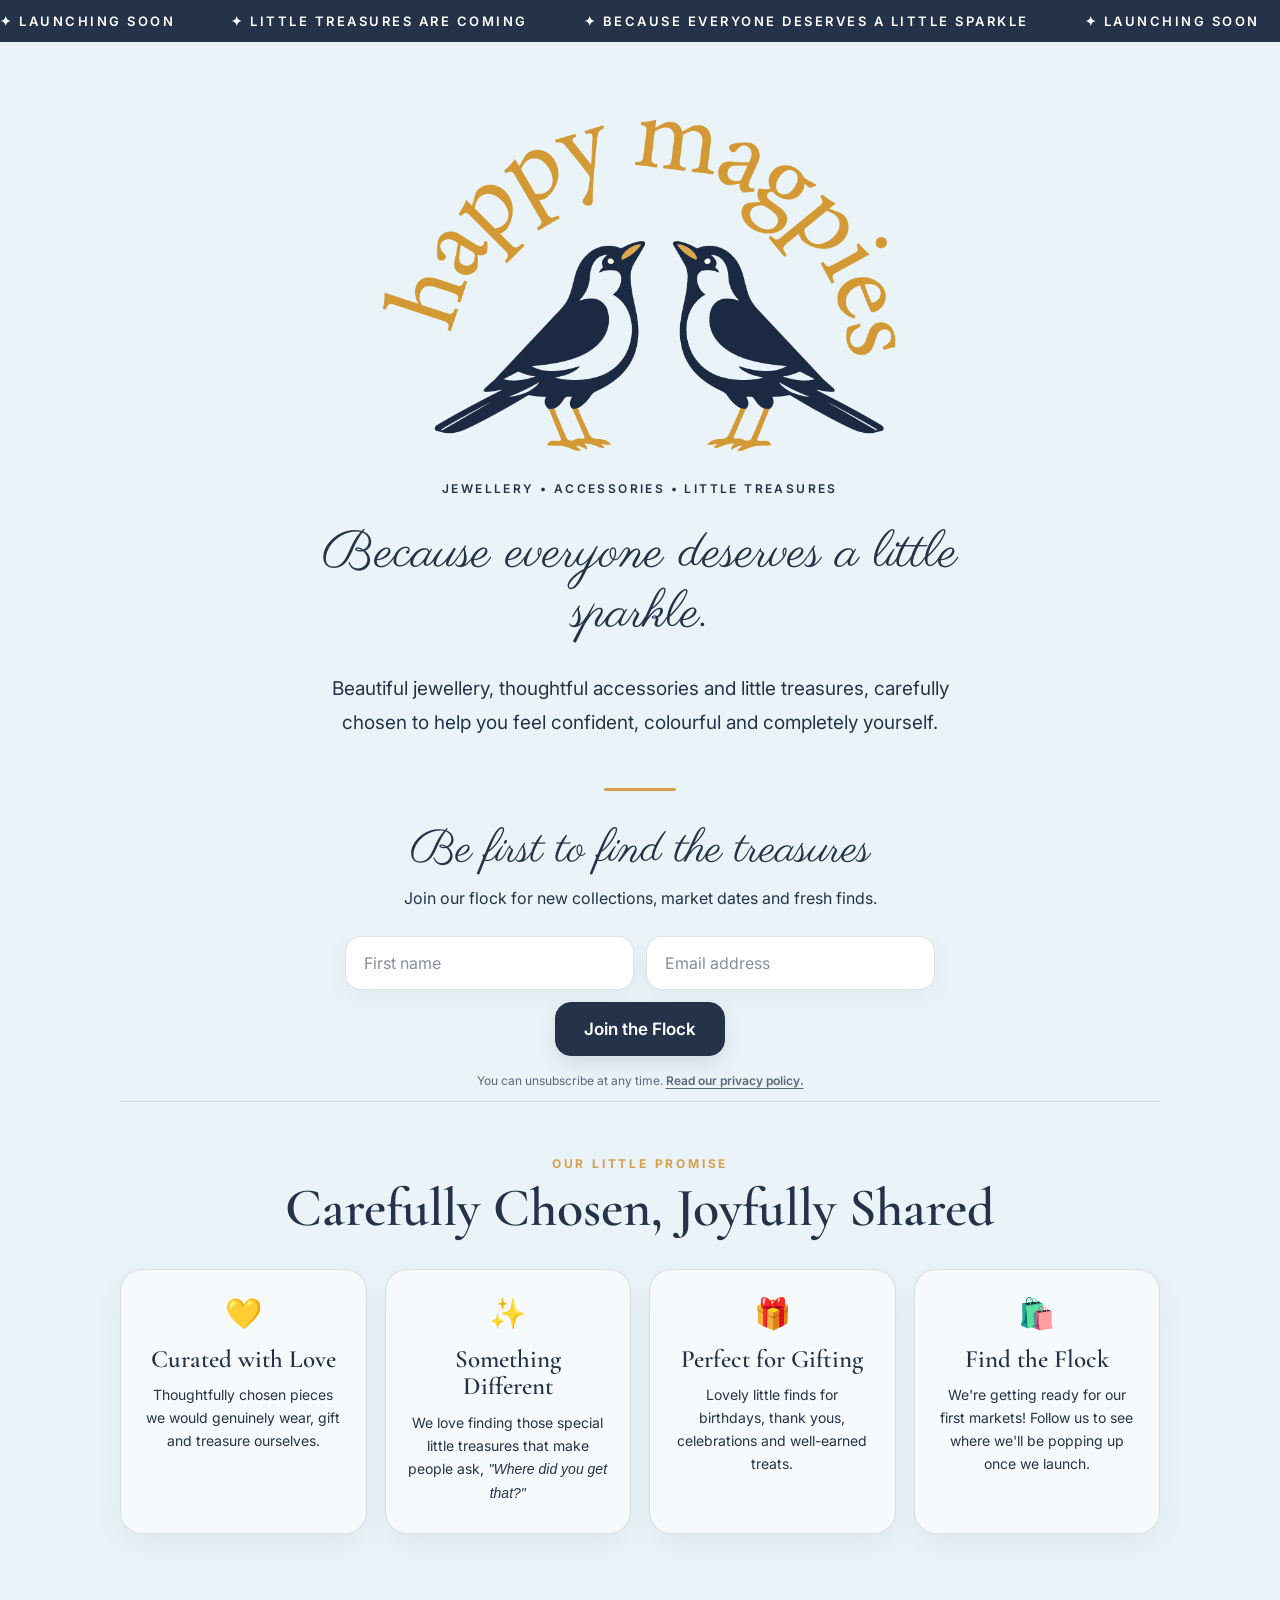
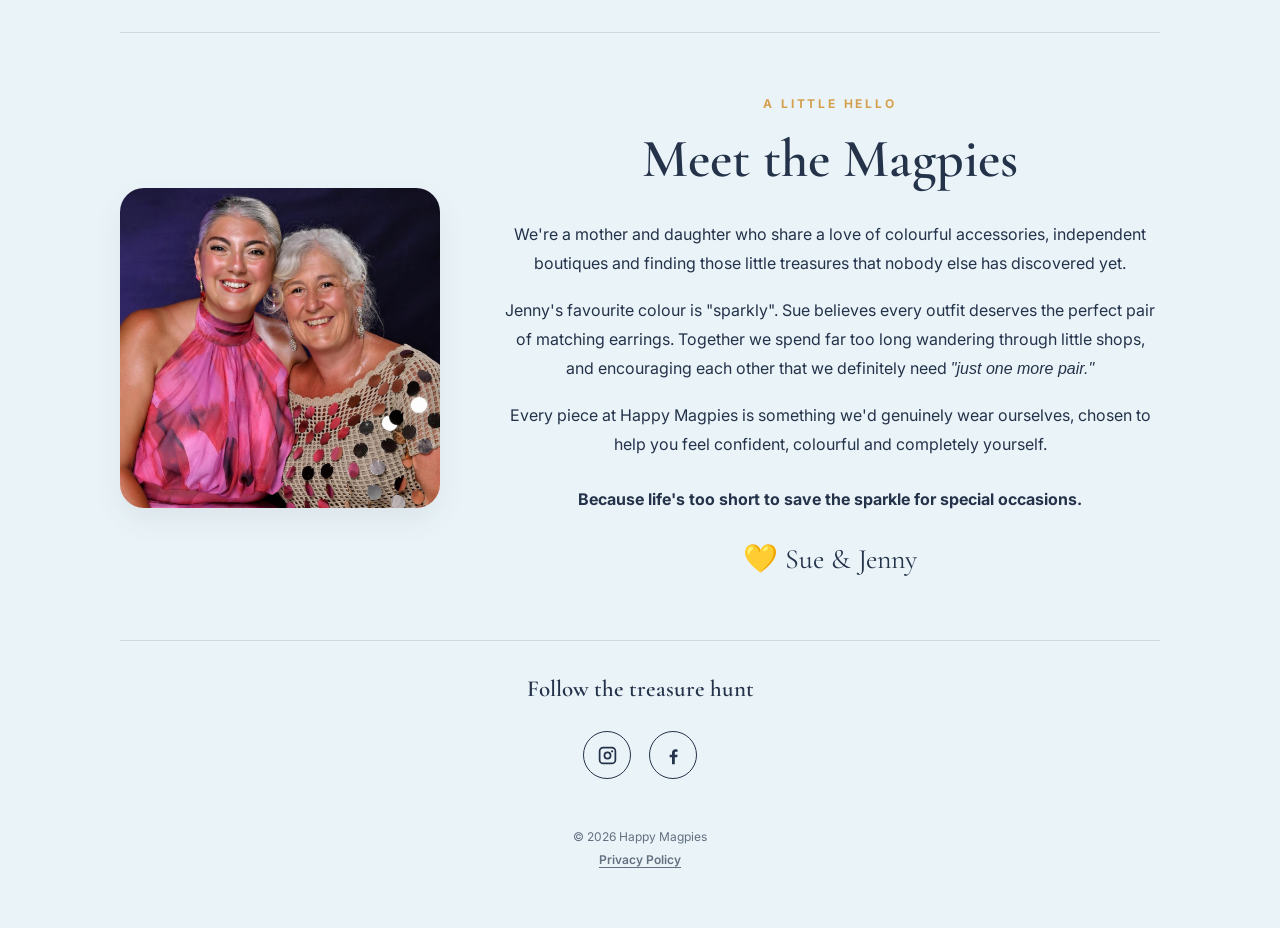
==== commit 7123346b: "Update index.html" ====
--- a/index.html
+++ b/index.html
@@ -433,11 +433,10 @@
             </p>
 
             <p>
-              Jenny's favourite colour is sparkle. Sue believes every outfit deserves
-              the perfect pair of earrings. Jenny keeps Sue trendy, Sue keeps Jenny
-              classy, and together we spend far too long wandering through little
-              shops, encouraging each other that we definitely need
-              <em>"just one more."</em>
+              Jenny's favourite colour is "sparkly". Sue believes every outfit deserves
+              the perfect pair of matching earrings. Together we spend far too long wandering through little
+              shops, and encouraging each other that we definitely need
+              <em>"just one more pair."</em>
             </p>
 
             <p>
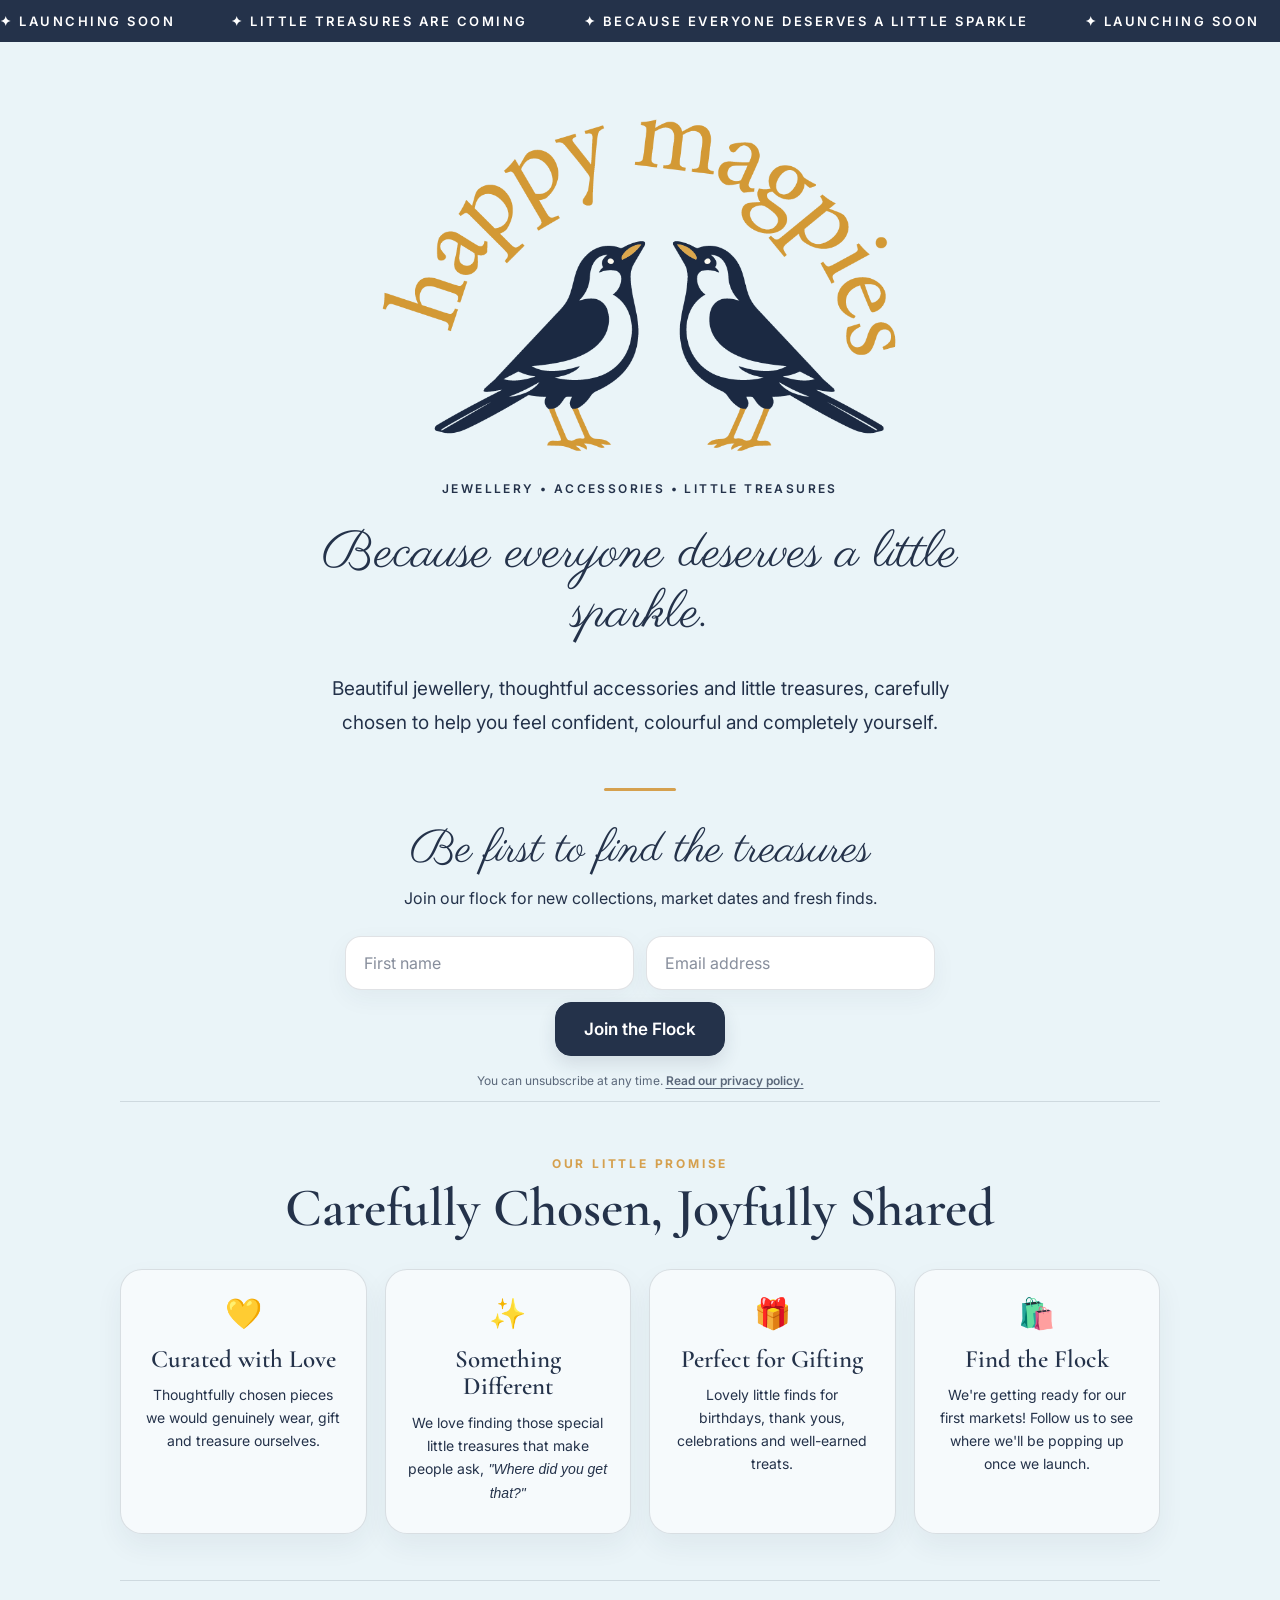
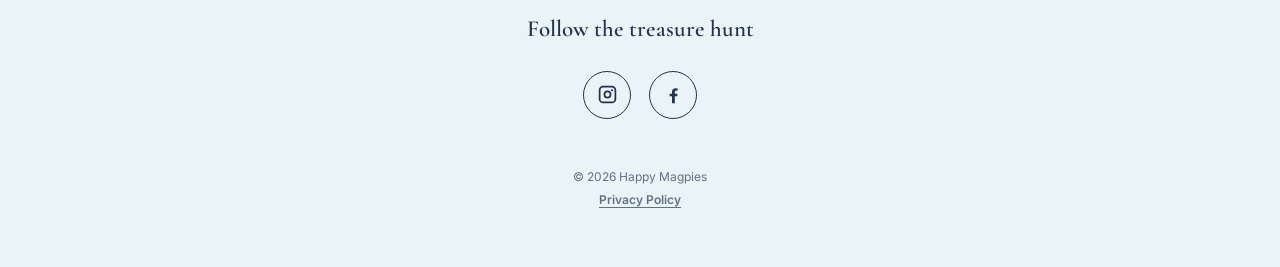
==== commit 3e49468f: "Update index.html" ====
--- a/index.html
+++ b/index.html
@@ -398,67 +398,6 @@
 
       </section>
 
-      <section
-        class="about-section"
-        aria-labelledby="about-title"
-      >
-
-        <div class="about-grid">
-
-          <div class="about-photo-wrap">
-            <img
-              src="/images/meet-the-magpies.jpg"
-              alt="Sue and Jenny, the mother and daughter behind Happy Magpies"
-              class="about-photo"
-            >
-          </div>
-
-          <div class="about-content">
-
-            <p class="promise-eyebrow">
-              A Little Hello
-            </p>
-
-            <h2
-              id="about-title"
-              class="promise-title"
-            >
-              Meet the Magpies
-            </h2>
-
-            <p>
-              We're a mother and daughter who share a love of colourful accessories,
-              independent boutiques and finding those little treasures that nobody
-              else has discovered yet.
-            </p>
-
-            <p>
-              Jenny's favourite colour is "sparkly". Sue believes every outfit deserves
-              the perfect pair of matching earrings. Together we spend far too long wandering through little
-              shops, and encouraging each other that we definitely need
-              <em>"just one more pair."</em>
-            </p>
-
-            <p>
-              Every piece at Happy Magpies is something we'd genuinely wear ourselves,
-              chosen to help you feel confident, colourful and completely yourself.
-            </p>
-
-            <p class="about-signoff">
-              <strong>
-                Because life's too short to save the sparkle for special occasions.
-              </strong>
-            </p>
-
-            <p class="signature">
-              💛 Sue &amp; Jenny
-            </p>
-
-          </div>
-
-        </div>
-
-      </section>
 
       <footer class="site-footer">
 
